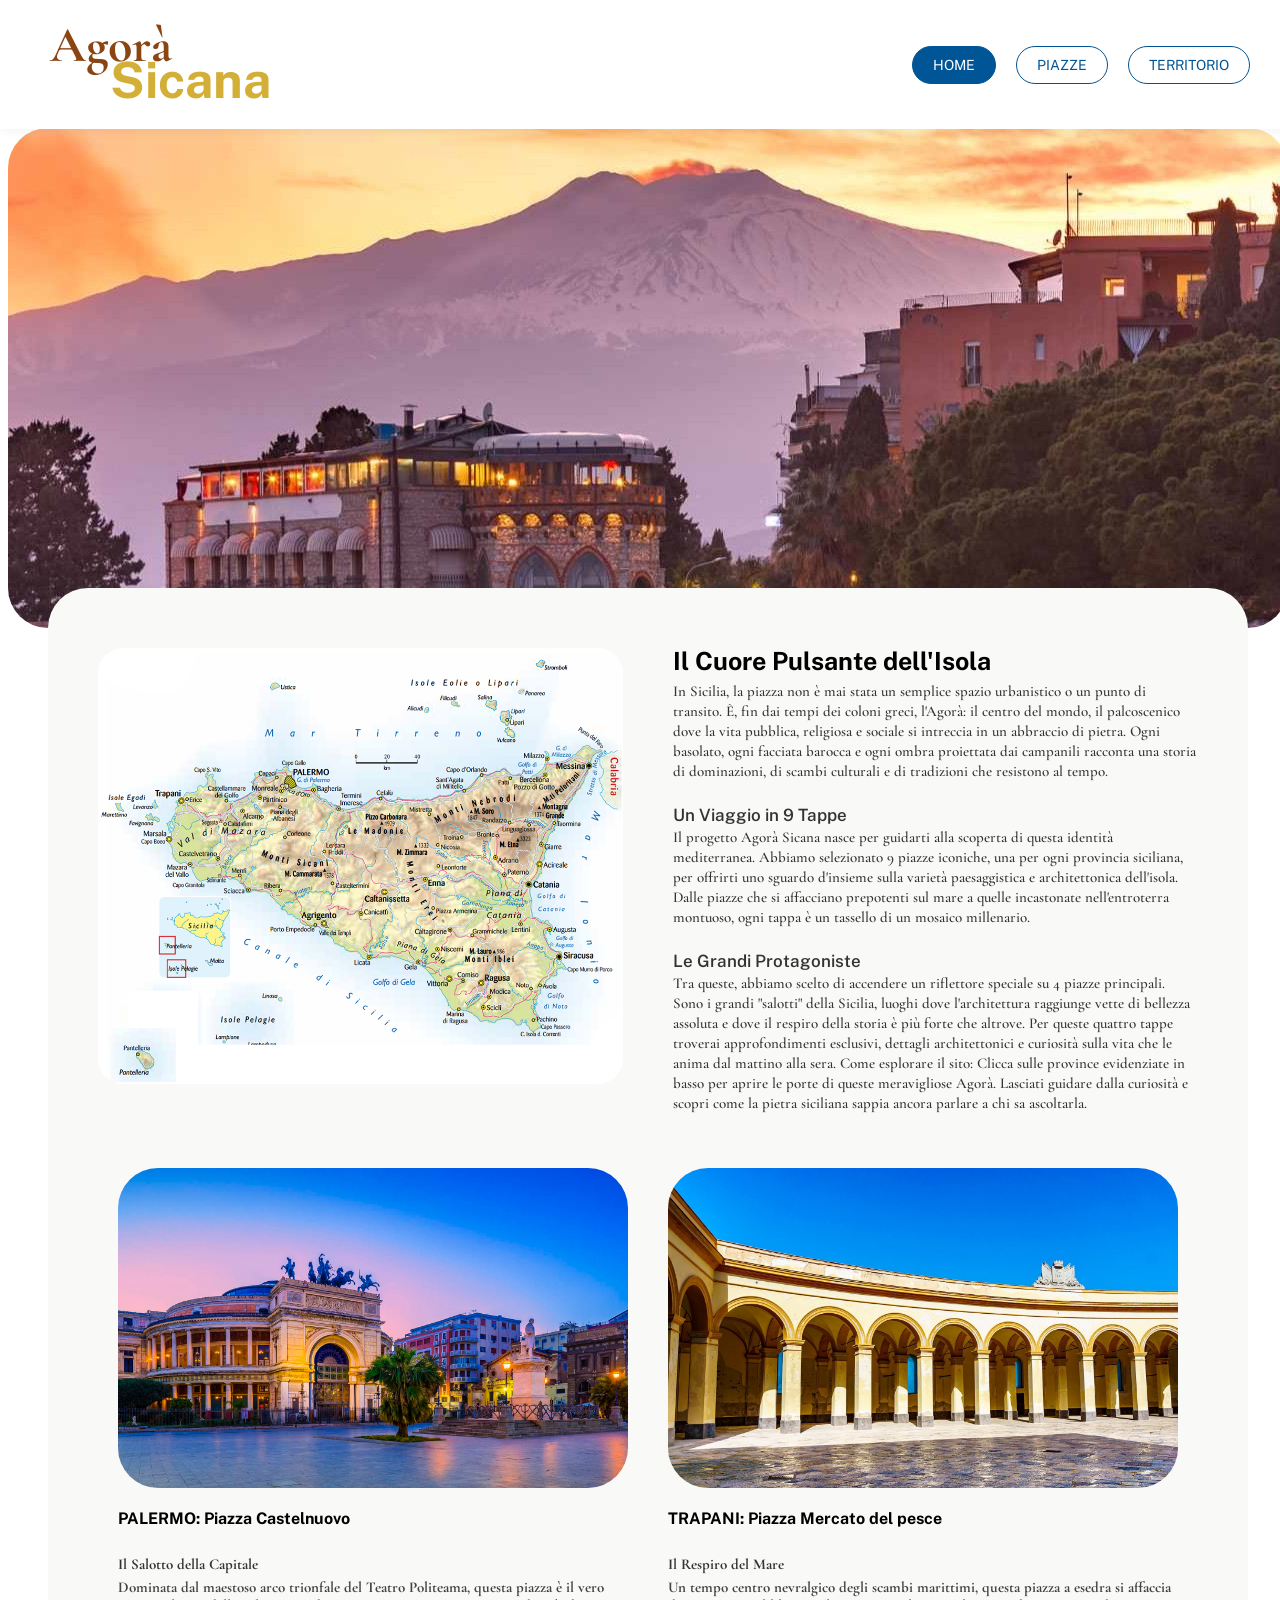
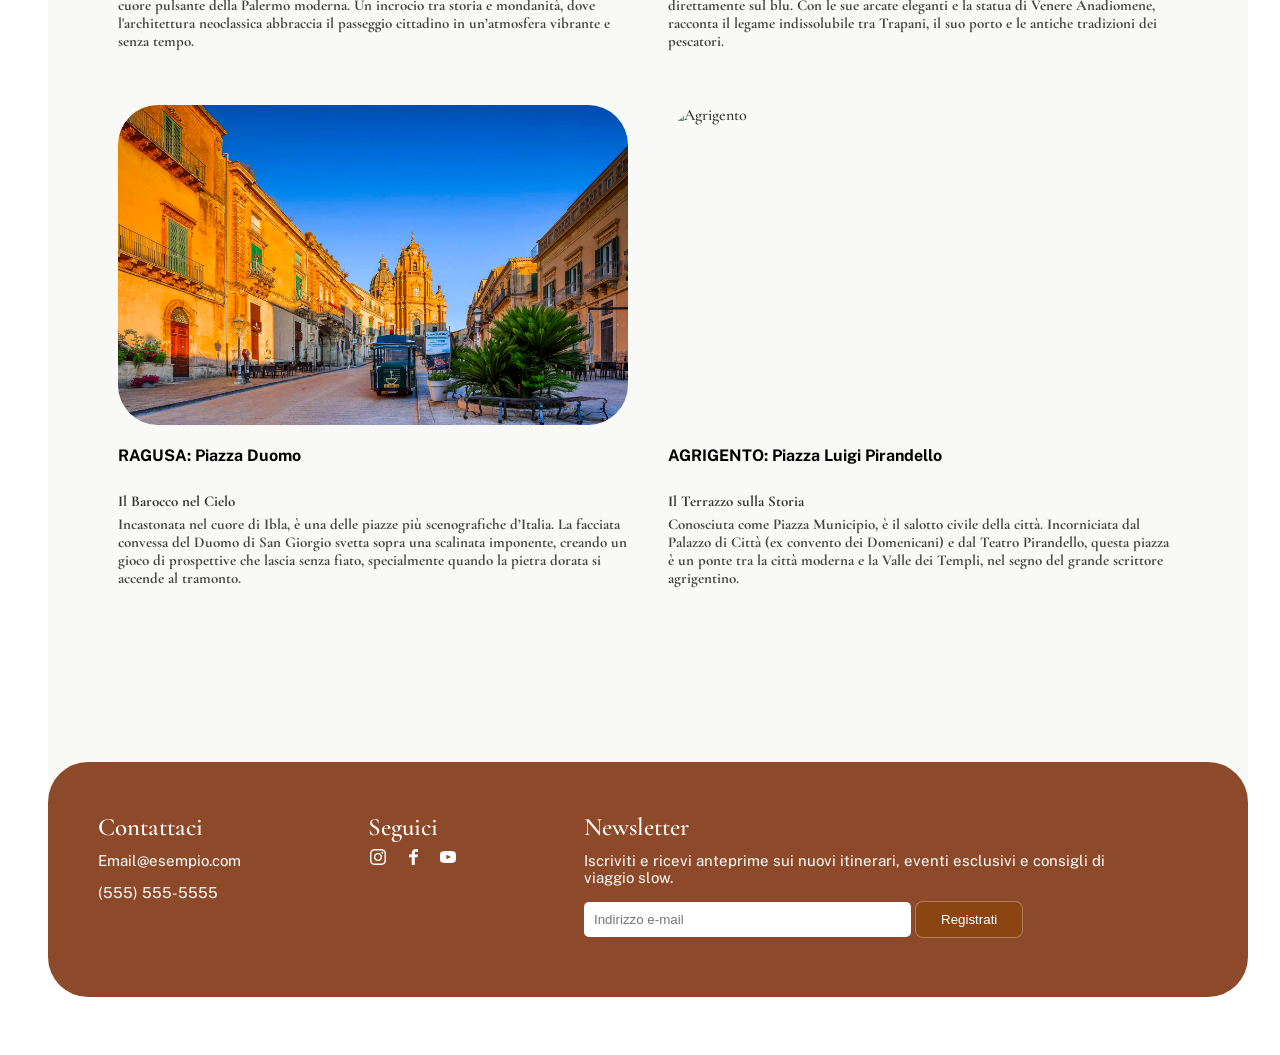
==== index.html @ ba13d595 "Initial commit" ====
<!DOCTYPE html>
<html lang="en">
<head>
    <meta charset="UTF-8">
    <meta name="viewport" content="width=device-width, initial-scale=1.0">
    <title>Home</title>
    <link rel="stylesheet" href="style.css">
    <link rel="preconnect" href="https://fonts.googleapis.com">
    <link rel="preconnect" href="https://fonts.gstatic.com" crossorigin>
    <link href="https://fonts.googleapis.com/css2?family=Cormorant+Garamond:ital,wght@0,300;0,400;0,700;1,400&family=Public+Sans:wght@400;700&display=swap" rel="stylesheet">
</head>
<body>
    <header class="main-header">
    <div class="marchio">
        <span class="marchio-agora">Agorà</span>
        <span class="marchio-sicana">Sicana</span>
    </div>

    <nav class="main-nav">
       <a href="index.html" class="nav-button active">HOME</a>
    <a href="piazze.html" class="nav-button">PIAZZE</a>
    <a href="territorio.html" class="nav-button">TERRITORIO</a>
    </nav>
</header>
   
    <section class="hero">
        <img src="immagini/home1.jpg" alt="panorama sicilia">
        <div class="hero-overlay">
            <h1>Home</h1>
        </div>
    </section>

    <main class="content-wrapper">
        <section class="intro-grid">
            <div class="map-box">
                <img src="immagini/mappasicilia.png" alt="mappasicilia">

            </div>
            <div class="text-box">
                <h2>Il Cuore Pulsante dell'Isola</h2>
                <p>In Sicilia, la piazza non è mai stata un semplice spazio urbanistico o un punto di transito. È, fin dai tempi dei coloni greci, l'Agorà: il centro del mondo, il palcoscenico dove la vita pubblica, religiosa e sociale si intreccia in un abbraccio di pietra. Ogni basolato, ogni facciata barocca e ogni ombra proiettata dai campanili racconta una storia di dominazioni, di scambi culturali e di tradizioni che resistono al tempo.</p>
                <h3>Un Viaggio in 9 Tappe</h3>
                <p>Il progetto Agorà Sicana nasce per guidarti alla scoperta di questa identità mediterranea. Abbiamo selezionato 9 piazze iconiche, una per ogni provincia siciliana, per offrirti uno sguardo d'insieme sulla varietà paesaggistica e architettonica dell'isola. Dalle piazze che si affacciano prepotenti sul mare a quelle incastonate nell'entroterra montuoso, ogni tappa è un tassello di un mosaico millenario.</p>
                <h3>Le Grandi Protagoniste</h3>
                <p>Tra queste, abbiamo scelto di accendere un riflettore speciale su 4 piazze principali. Sono i grandi "salotti" della Sicilia, luoghi dove l'architettura raggiunge vette di bellezza assoluta e dove il respiro della storia è più forte che altrove. Per queste quattro tappe troverai approfondimenti esclusivi, dettagli architettonici e curiosità sulla vita che le anima dal mattino alla sera.

Come esplorare il sito:
Clicca sulle province evidenziate in basso per aprire le porte di queste meravigliose Agorà. Lasciati guidare dalla curiosità e scopri come la pietra siciliana sappia ancora parlare a chi sa ascoltarla.</p>
            </div>

        </section>
        
        <section class="piazze-grid">
            <a href="palermo.html" class="piazza-card"> 
            <img src="immagini/palermo1.jpg" alt="Palermo">
                <div class="card-info">
                    <h4>PALERMO: Piazza Castelnuovo</h4>
                    <h5>Il Salotto della Capitale</h5>
                    <p>Dominata dal maestoso arco trionfale del Teatro Politeama, questa piazza è il vero cuore pulsante della Palermo moderna. Un incrocio tra storia e mondanità, dove l'architettura neoclassica abbraccia il passeggio cittadino in un’atmosfera vibrante e senza tempo.</p>
                </div>
            </a> 
            
            
             <a href="trapani.html" class="piazza-card"> 
            <img src="immagini/trapani2.jpg" alt="Trapani">
                <div class="card-info">
                    <h4>TRAPANI: Piazza Mercato del pesce</h4>
                    <h5>Il Respiro del Mare</h5>
                    <p>Un tempo centro nevralgico degli scambi marittimi, questa piazza a esedra si affaccia direttamente sul blu. Con le sue arcate eleganti e la statua di Venere Anadiomene, racconta il legame indissolubile tra Trapani, il suo porto e le antiche tradizioni dei pescatori.</p>
                </div>
            </a> 


             <a href="ragusa.html" class="piazza-card"> 
            <img src="immagini/ragusa.jpg" alt="Ragusa">
                 <div class="card-info">
                    <h4>RAGUSA: Piazza Duomo</h4>
                    <h5>Il Barocco nel Cielo</h5>
                    <p>Incastonata nel cuore di Ibla, è una delle piazze più scenografiche d’Italia. La facciata convessa del Duomo di San Giorgio svetta sopra una scalinata imponente, creando un gioco di prospettive che lascia senza fiato, specialmente quando la pietra dorata si accende al tramonto.</p>
                </div>
            </a> 


            <a href="agrigento.html" class="piazza-card"> 
            <img src="immagini/agrigento.avif" alt="Agrigento">
                 <div class="card-info">
                    <h4>AGRIGENTO: Piazza Luigi Pirandello</h4>
                    <h5>Il Terrazzo sulla Storia</h5>
                    <p>Conosciuta come Piazza Municipio, è il salotto civile della città. Incorniciata dal Palazzo di Città (ex convento dei Domenicani) e dal Teatro Pirandello, questa piazza è un ponte tra la città moderna e la Valle dei Templi, nel segno del grande scrittore agrigentino.</p>
                </div>
            </a>
        </section>

    </main>

    <footer class="main-footer">
        <div class="footer-section">
            <h6>Contattaci</h6>
            <p>Email@esempio.com</p>
            <p>(555) 555-5555</p>
        </div>
        <div class="footer-section">
            <h6>Seguici</h6>
            <div class="socials">
            <a href="#"><img src="immagini/instagram.svg" alt="IG"></a> 
            <a href="#"><img src="immagini/facebook.svg" alt="FB"></a> 
            <a href="#"><img src="immagini/youtube.svg" alt="YT"></a>    
            </div>
        </div>
        <div class="footer-section">
            <h6>Newsletter</h6>
            <p>Iscriviti e ricevi anteprime sui nuovi itinerari, eventi esclusivi e consigli di viaggio slow.</p>
            <input type="email" placeholder="Indirizzo e-mail">
            <button>Registrati</button>
        </div>
    </footer>
    
</body>
</html>
---- style.css ----
body {
    background-color: #ffffff;
    color: #333;
}

html, body {
    max-width: 100%;
    overflow-x: hidden;
}

body::-webkit-scrollbar {
    display: none;
}

html, body {
    width: 100%;
    overflow-x: hidden; 
}

h1, h2, h3, h4, .main-nav a {
    font-family: 'Public Sans', sans-serif;
    font-weight: 700;
}

body, p, .card-info p, h5, h6 {
    font-family: 'Cormorant Garamond', serif;
    font-weight: 550;
}

body::-webkit-scrollbar {
    display: none;
}

.main-header {
    display: flex; 
    justify-content: space-between;
    align-items: center;
    position: fixed;
    top: 0;
    left: 0;
    width: 100%;
    background-color:#ffffff;
    z-index: 1000;
    padding: 20px 50px;
    box-shadow: 0 2px 10px rgba(0,0,0,0.05); 
}

.main-nav {
    display: flex;
    gap: 20px; 
    padding-right: 80px;
}

.main-nav a {
    text-decoration: none;
    color: #005596; 
    padding: 10px 20px; 
    border-radius: 50px; 
    font-weight: lighter;
    font-size: 14px;
    transition: all 0.3s ease; 
    background-color: transparent;
    border: 1px solid #005596;
}

.main-nav a:hover {
    background-color: #005596; 
    color: white;  
    box-shadow: 0 4px 10px rgba(0, 123, 255, 0.3);
}

.nav-button.active {
    background-color: #005596;
    color: white;
}

.marchio-agora { 
    color: #8B4513; 
    font-size: 50px;
    font-family: 'Cormorant Garamond', serif; 
    font-weight: bold;
    display: block;
    line-height: 1;
}
.marchio-sicana { 
    color: #D4AF37; 
    font-size: 50px; 
    font-family: 'Public Sans', sans-serif;
    font-weight: bold;
    margin-left: 60px;
    display: block;
    margin-top: -20px;
    }

.hero::-webkit-scrollbar {
    display: none;
}

.hero {
    max-width: 1400px; 
    width: 100%;
    margin: 20px auto; 
    border-radius: 40px; 
    overflow-y: auto; 
    overflow-x: hidden;
    position: static;
    height: 500px;
    background-color: #000;
    margin-top: 120px;
}

.hero-img {
    width: 100%;
    height: 100%;
    display: block;
    object-position: 50% 20%;
}
.hero-overlay {
   position: absolute;
    bottom: 80px;
    left: 50%;
    transform: translateX(-50%);
    text-align: center;
    width: 100%;
}
.hero-overlay h1 {
    color: white;
    font-size: 60px;
    font-weight: bold;
    text-transform: none; 
    font-variant: normal;
    text-shadow: 2px 4px 15px rgba(0,0,0,0.7);
    }
    

.content-wrapper {
    max-width: 1100px;
    margin: -60px auto 0; 
    background: #F9F9F7; 
    border-radius: 40px 40px 0 0;
    padding: 60px 50px 20px 50px;
    position: relative;
    z-index: 1;
}

.intro-grid {
    display: grid;
    grid-template-columns: 1fr 1fr;
    gap: 50px;
    margin-bottom: 50px;
    align-items: flex-start;
}

.map-box img { 
    width: 100%; 
    border-radius: 25px; 
}
.text-box h2 { 
    margin-top: 0;
    padding-top: 0;
    color: #000000; 
    margin-bottom: -10px; 
    font-size: 25px;
    line-height: 1.1;
    font-weight: 700; 
}
.text-box h3 {
    margin-bottom: -20px;
    font-size: 17px; 
    font-weight: 550;
    line-height: 2;
}

.text-box p {
    font-family: 'Cormorant Garamond', serif;
    font-size: 15px;
    line-height: 20px;
    margin-bottom: 5px;
    color: #333;
}


.piazze-grid { 
    padding: 0 20px;
    display: grid;
    grid-template-columns: 1fr 1fr;
    gap: 50px 40px;
    max-width: 1100px;
    margin: 40px auto 200px;
    align-items: start;
}

.piazza-card {
    width: 100%; 
    max-width: 100%;
    display: flex;
    flex-direction: column;
    text-decoration: none;
    color: inherit;       
    transition: all 0.4s ease;
}

.piazza-card:hover {
    transform: translateY(-10px);
}

.piazza-card:hover img {
    filter: brightness(1.1);
    box-shadow: 0 15px 30px rgba(0,0,0,0.2);
}


.piazza-card img {
    width: 100%;
    height: 320px;
    object-fit: cover;
    border-radius: 40px;
    display: block;
}

.card-info h4 {
    font-weight: 700;
    font-size: 16px;
    margin-bottom: 0px;
    line-height: 1.3;
    color: #000;
}

.card-info h5 {
    font-size: 15px;
    font-weight: bold;
    line-height: 1.2;
    margin-bottom: -10px;

}

.card-info p { 
    font-size: 15px;
    font-weight: bolder; 
    color: #444; 
    line-height: 18px;
    margin-bottom: 5px;
}



.main-footer {
    background: #8d4a2a;
    color: white;
    padding: 50px;
    display: flex;
    justify-content: space-between;
    align-items: flex-start;            
    max-width: 1200px;     
    margin: 0 auto 50px;      
    border-radius: 40px 40px 40px 40px; 
    box-sizing: border-box;
    margin-top: -50px;
    position: relative;
    z-index: 999;
}
.socials {
    display: flex;
    gap: 15px; 
    align-items: center;
    margin-top: 10px;
}

.footer-section h6{
    font-size: 25px;
    margin-top: 0;
    margin-bottom: -5px;
}

.footer-section p {
    font-family: 'Public Sans', sans-serif;
    font-size: 15px;
    font-weight: lighter;
    width: 90%;
}

.footer-section input { 
    padding: 10px; 
    border-radius: 5px; 
    border: none; 
    width: 50%;
    margin-bottom: 10px;
}

.footer-section button { 
    background: #8B4513; 
    color: white; 
    border: 1px solid rgba(255,255,255,0.3);
    padding: 10px 25px; 
    border-radius: 8px; 
    cursor: pointer;
    transition: 0.3s;
}



.piazze-grid-mini {
    display: grid;
    grid-template-columns: repeat(3, 1fr);
    gap: 40px 25px; 
    max-width: 1100px;
    margin: 60px auto;
    padding: 0 20px;
    margin: 40px auto 200px;
}

.piazza-card-no {
    width: 100%;
    display: block;
}

.piazza-card-no:hover img {
    filter: brightness(0.8);
    transition: filter 0.3s ease; 
    cursor: default;
}

.piazza-card-no img {
    width: 100%;
    aspect-ratio: 1 / 1; 
    object-fit: cover; 
    border-radius: 45px;
    display: block;
    margin-bottom: 15px;
}



.main-title {
    font-size: 44px;
    font-weight: 700;
    text-align: center;
    color: #000;
    margin-bottom: 25px;
}

.divider {
    border: 0;
    border-top: 1px solid #8B4513;
    margin-bottom: 60px;
    width: 100%;
}


.image-box {
    position: relative;
}

.icons-container {
    display: flex;
    gap: 15px;
    margin-top: -35px; 
    margin-bottom: 25px;
    padding-left: 10px;
    position: relative;
    z-index: 20;
}

.icon-item {
    position: relative;
    cursor: pointer;
}

.icon-item img {
    width: 40px;
    height: auto;
    background: transparent;
    padding: 5px;
    transition: transform 0.3s ease;
}

.tooltip {
    visibility: hidden;
    width: 160px;
    background-color: #8B4513;
    color: #fff;
    text-align: center;
    border-radius: 8px;
    padding: 10px;
    position: absolute;
    z-index: 30;
    bottom: 125%;
    left: 50%;
    transform: translateX(-50%);
    opacity: 0;
    transition: opacity 0.3s;
    font-size: 12px;
    font-family: 'Public Sans', sans-serif;
    pointer-events: none;
}

.tooltip::after {
    content: "";
    position: absolute;
    top: 100%;
    left: 50%;
    margin-left: -5px;
    border-width: 5px;
    border-style: solid;
    border-color: #333 transparent transparent transparent;
}

.icon-item:hover .tooltip {
    visibility: visible;
    opacity: 1;
}

.icon-item:hover img {
    transform: scale(1.2);
    background: white;
}


.info-section {
    display: grid;
    grid-template-columns: 1fr 1.1fr;
    gap: 60px;
    margin-bottom: 80px;
    align-items: flex-start;
}

.info-section.reverse {
    grid-template-columns: 1.1fr 1fr;
    margin: 40px auto 200px;
}

.info-section.reverse .image-box {
    grid-column: 2;
}

.info-section.reverse .text-box {
    grid-column: 1;
    grid-row: 1;
}

.image-box img {
    width: 100%;
    height: 480px; 
    object-fit: cover;
    border-radius: 40px; 
    display: block;
}

.column-text {
    display: grid;
    grid-template-columns: 1fr 1fr;
    gap: 40px;
    font-family: 'Cormorant Garamond', serif;
    margin-bottom: -20;
    margin: 40px auto 200px;
}

.full-text-section h3 {
    margin-bottom: -50px; 
}
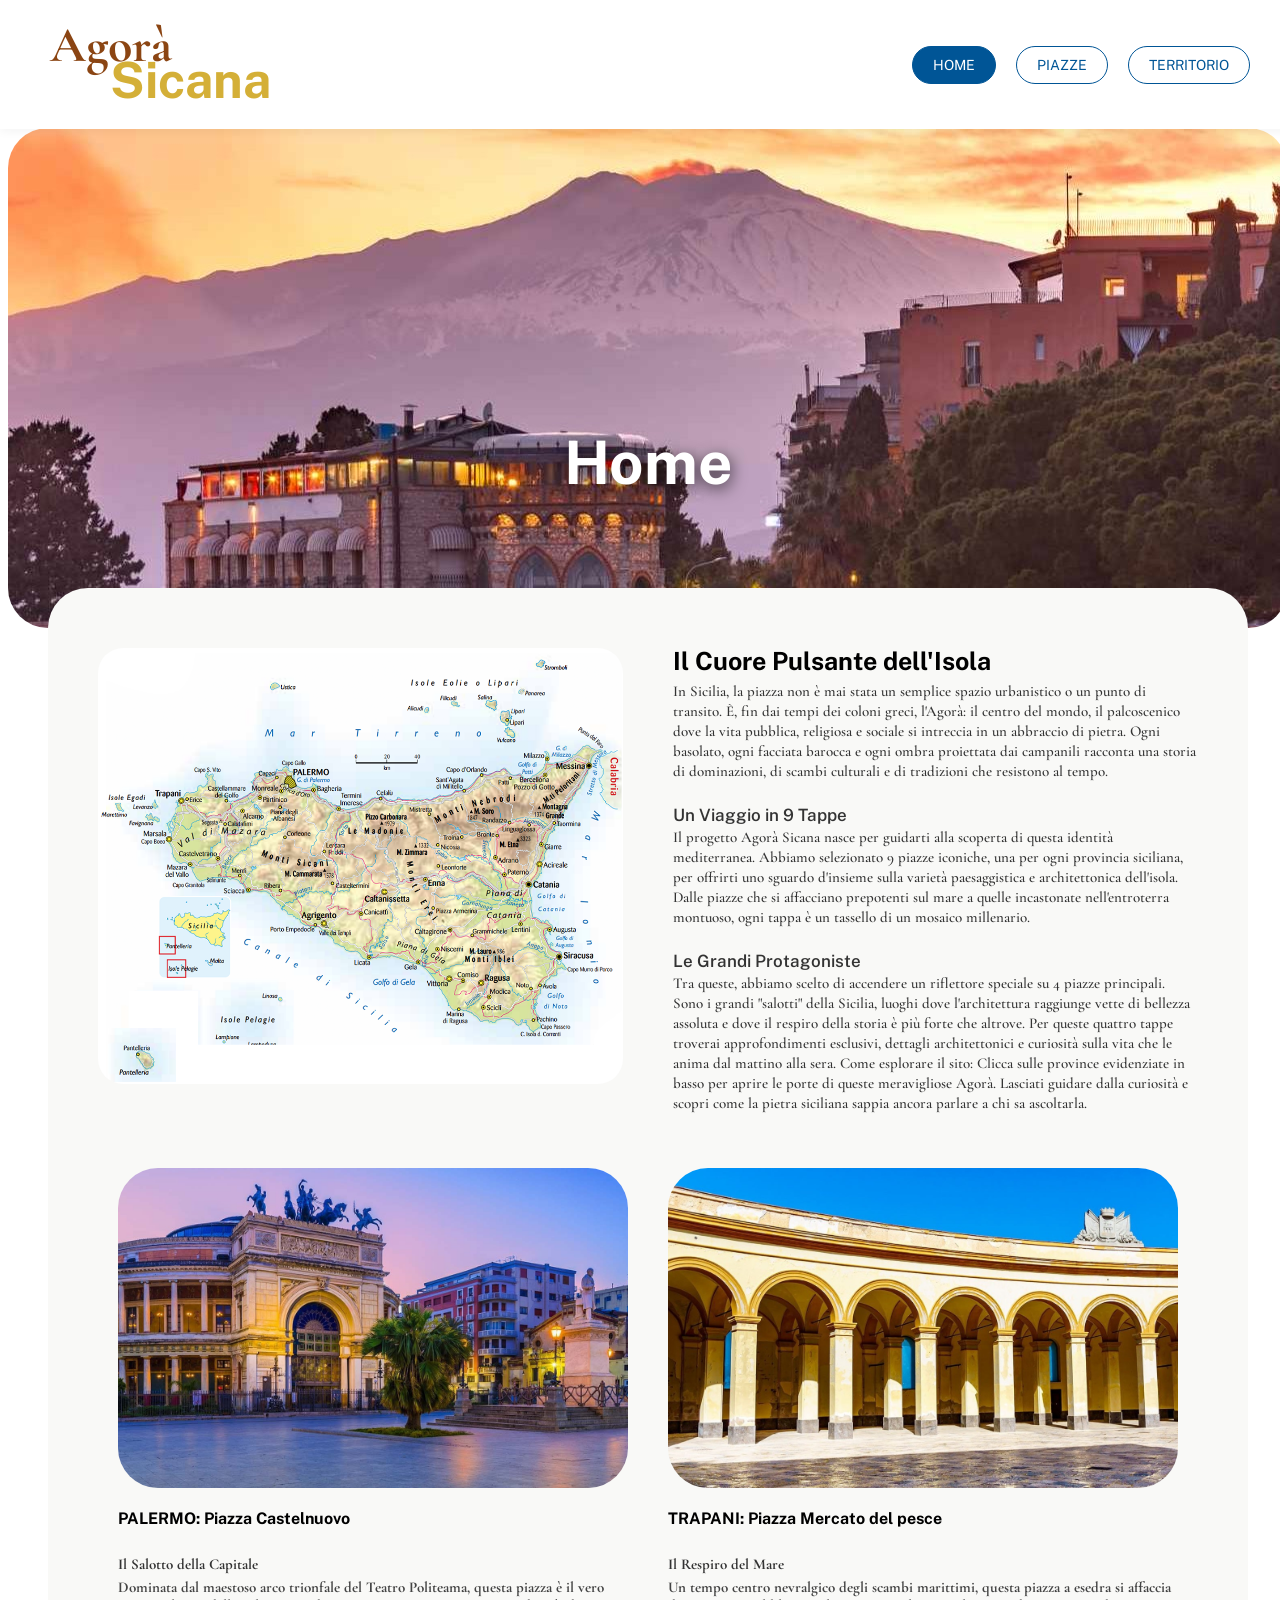
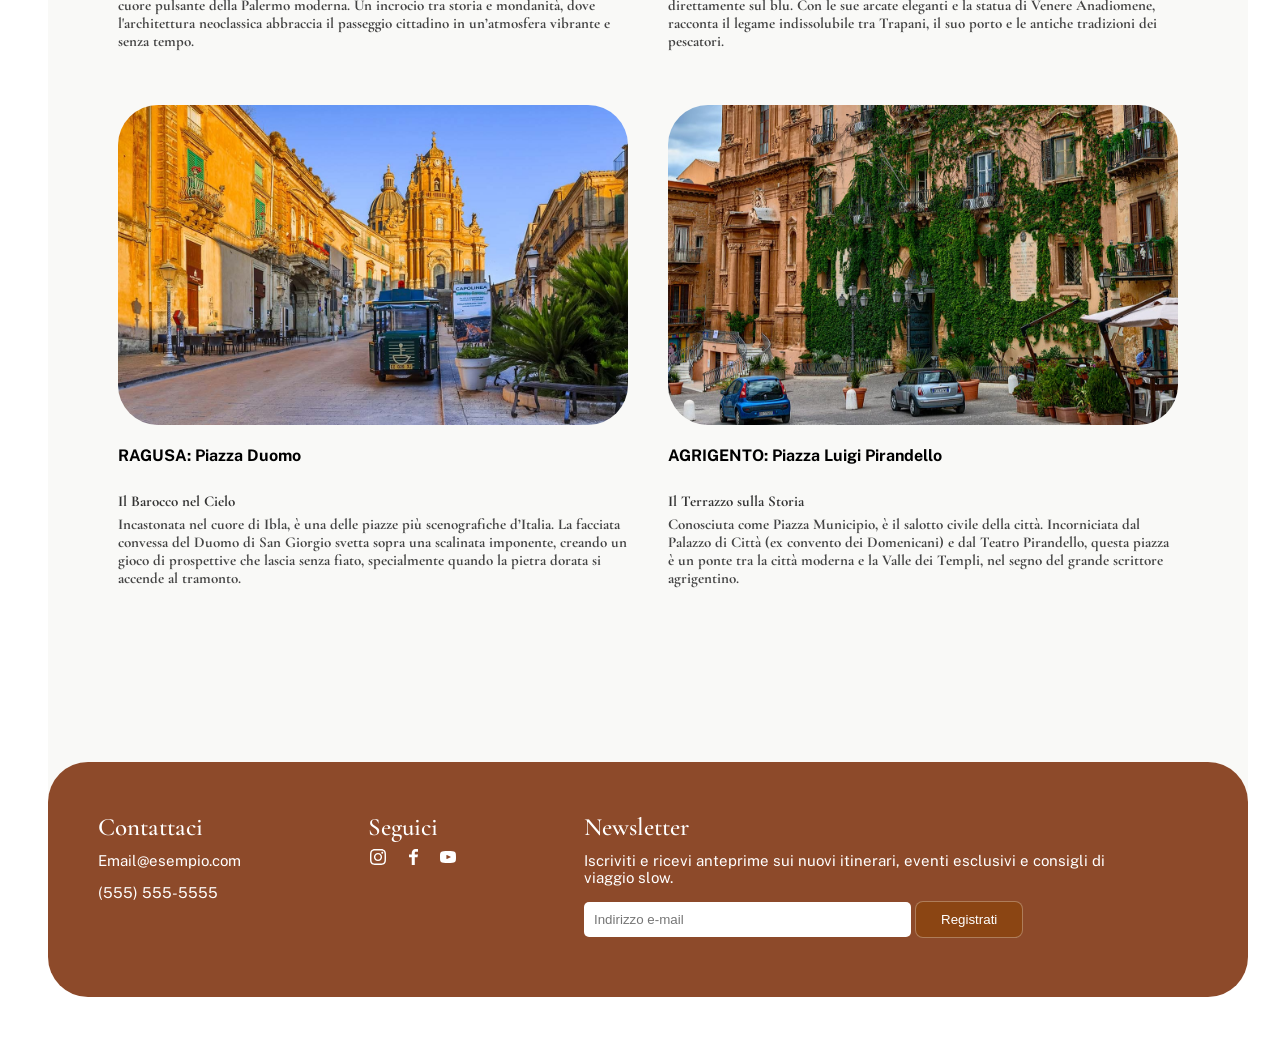
==== commit d9f2d7eb: "Update index.html" ====
--- a/index.html
+++ b/index.html
@@ -52,7 +52,7 @@
         
         <section class="piazze-grid">
             <a href="palermo.html" class="piazza-card"> 
-            <img src="immagini/palermo1.jpg" alt="Palermo">
+            <img src="immagini/palermo2.0.jpg" alt="Palermo">
                 <div class="card-info">
                     <h4>PALERMO: Piazza Castelnuovo</h4>
                     <h5>Il Salotto della Capitale</h5>
@@ -62,7 +62,7 @@
             
             
              <a href="trapani.html" class="piazza-card"> 
-            <img src="immagini/trapani2.jpg" alt="Trapani">
+            <img src="immagini/trapani2.0.jpg" alt="Trapani">
                 <div class="card-info">
                     <h4>TRAPANI: Piazza Mercato del pesce</h4>
                     <h5>Il Respiro del Mare</h5>
@@ -72,7 +72,7 @@
 
 
              <a href="ragusa.html" class="piazza-card"> 
-            <img src="immagini/ragusa.jpg" alt="Ragusa">
+            <img src="immagini/ragusa2.0.jpg" alt="Ragusa">
                  <div class="card-info">
                     <h4>RAGUSA: Piazza Duomo</h4>
                     <h5>Il Barocco nel Cielo</h5>
@@ -82,7 +82,7 @@
 
 
             <a href="agrigento.html" class="piazza-card"> 
-            <img src="immagini/agrigento.avif" alt="Agrigento">
+            <img src="immagini/agrigento2.0.jpg" alt="Agrigento">
                  <div class="card-info">
                     <h4>AGRIGENTO: Piazza Luigi Pirandello</h4>
                     <h5>Il Terrazzo sulla Storia</h5>
@@ -116,4 +116,4 @@
     </footer>
     
 </body>
-</html>+</html>
--- a/style.css
+++ b/style.css
@@ -101,9 +101,8 @@
     width: 100%;
     margin: 20px auto; 
     border-radius: 40px; 
-    overflow-y: auto; 
-    overflow-x: hidden;
-    position: static;
+    position: relative;
+    overflow: hidden;
     height: 500px;
     background-color: #000;
     margin-top: 120px;
@@ -112,8 +111,9 @@
 .hero-img {
     width: 100%;
     height: 100%;
-    display: block;
-    object-position: 50% 20%;
+    object-fit: cover;
+    object-position: center 50%; 
+    display: block;
 }
 .hero-overlay {
    position: absolute;
@@ -457,4 +457,53 @@
 
 .full-text-section h3 {
     margin-bottom: -50px; 
-}+}
+
+@media (max-width: 768px) {
+
+    .content-wrapper, .header-content {
+        width: 95%;
+        padding: 20px;
+        margin: 0 auto;
+    }
+
+    .column-text, .info-section {
+        display: block;
+    }
+
+    .column-text p, .info-section .text-box {
+        width: 100%;
+        margin-bottom: 20px; 
+    }
+
+    
+    .hero {
+        height: auto;
+        min-height: 250px;
+        margin-top: 100px;
+    }
+
+    
+    .footer-content {
+        display: block;
+        text-align: center;
+    }
+
+    .footer-content {
+        display: flex;
+        flex-direction: column; 
+        text-align: center;     
+        gap: 30px;            
+        padding: 40px 20px;
+    }
+
+    .footer-section {
+        width: 100%;
+        margin: 0;
+    }
+
+    .social-links {
+        justify-content: center;
+        margin-top: 15px;
+    }
+}
